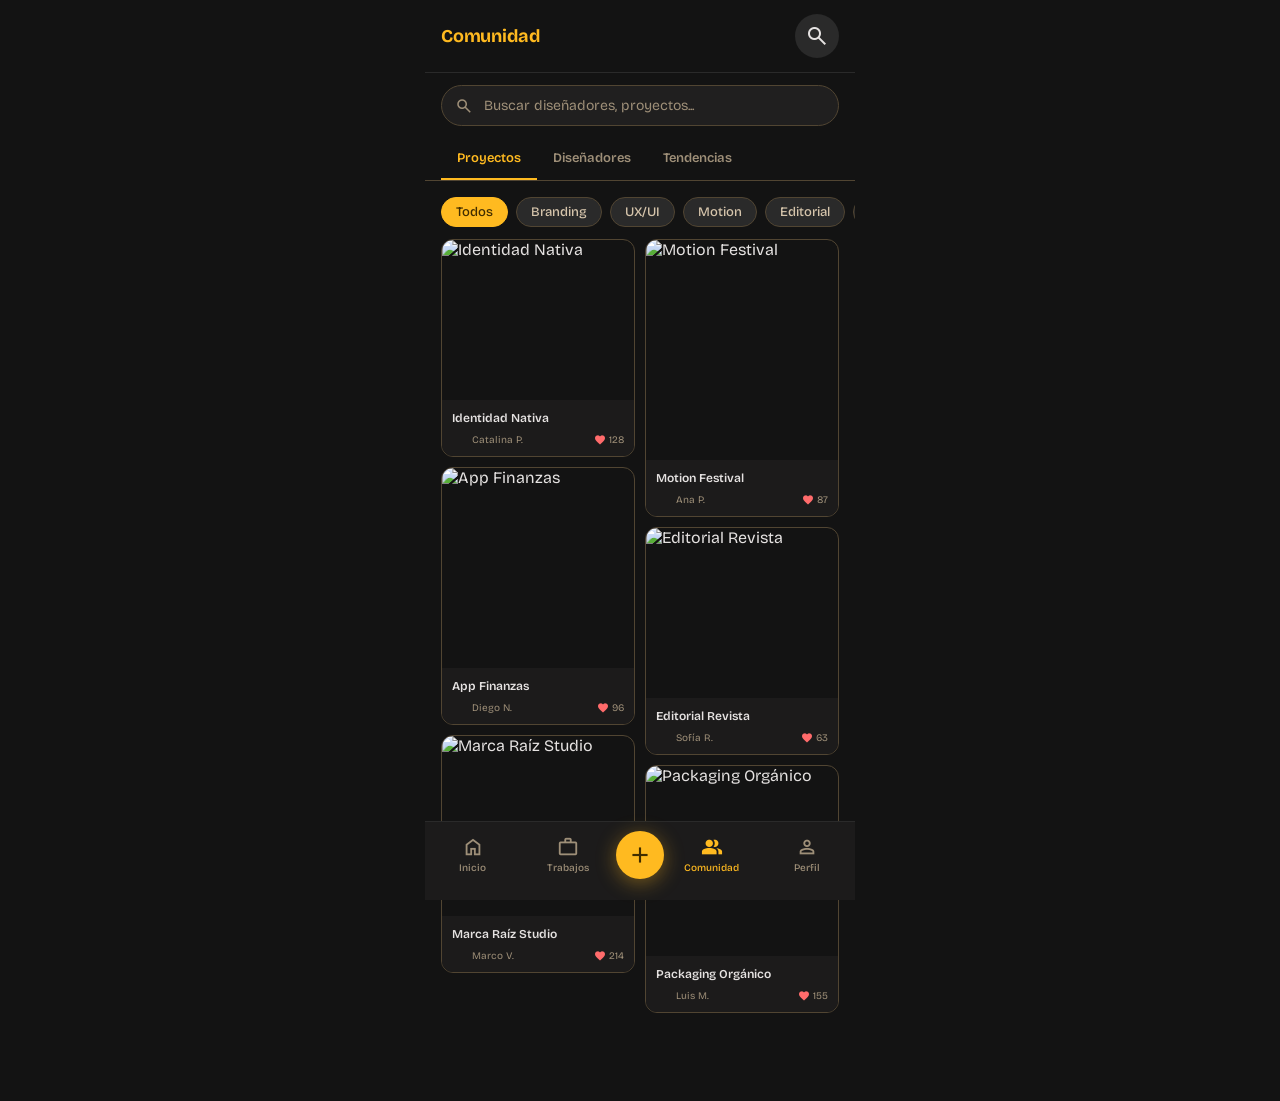
==== comunidad.html @ 05e3053b "🚀 DGV Chile MVP — 9 pantallas mobile-first completas ✦ index.html       — Home con stories, feed y e" ====
<!DOCTYPE html>
<html lang="es" class="dark">
<head>
  <meta charset="UTF-8">
  <meta name="viewport" content="width=device-width, initial-scale=1.0, viewport-fit=cover">
  <title>DGV Chile — Comunidad</title>
  <meta name="theme-color" content="#131313">
  <link rel="stylesheet" href="css/tokens.css">
  <link href="https://fonts.googleapis.com/css2?family=Material+Symbols+Outlined:opsz,wght,FILL,GRAD@20..48,100..700,0..1,-50..200" rel="stylesheet">
  <style>
    .member-card { background:var(--color-surface-container-low); border:1px solid var(--color-outline-variant); border-radius:14px; padding:14px; display:flex; align-items:center; gap:12px; margin-bottom:10px; cursor:pointer; transition:border-color .15s; }
    .member-card:hover { border-color:var(--color-primary); }
    .member-row { display:flex; gap:10px; overflow-x:auto; padding:4px 16px 8px; scrollbar-width:none; }
    .member-row::-webkit-scrollbar { display:none; }
    .member-mini { flex-shrink:0; width:120px; background:var(--color-surface-container-low); border:1px solid var(--color-outline-variant); border-radius:12px; padding:12px; text-align:center; cursor:pointer; }
    .community-tabs { display:flex; gap:0; padding:0 16px; border-bottom:1px solid var(--color-outline-variant); margin-bottom:16px; }
    .c-tab { padding:12px 16px; font-size:13px; font-weight:600; color:var(--color-outline); cursor:pointer; border-bottom:2px solid transparent; transition:all .15s; white-space:nowrap; }
    .c-tab.active { color:var(--color-primary); border-bottom-color:var(--color-primary); }
    .projects-masonry { column-count:2; column-gap:10px; padding:0 16px; }
    .masonry-item { break-inside:avoid; margin-bottom:10px; }
  </style>
</head>
<body>
  <header class="top-header">
    <span class="top-header-title">Comunidad</span>
    <div style="margin-left:auto;display:flex;gap:8px">
      <button class="btn-icon" aria-label="Buscar">
        <span class="material-symbols-outlined">search</span>
      </button>
    </div>
  </header>

  <main class="page">
    <!-- Búsqueda -->
    <div style="padding:12px 16px 0">
      <div class="search-wrapper">
        <span class="material-symbols-outlined search-icon">search</span>
        <input type="search" class="search-bar" placeholder="Buscar diseñadores, proyectos...">
      </div>
    </div>

    <!-- Tabs -->
    <div class="community-tabs" style="margin-top:12px">
      <div class="c-tab active" onclick="showSection('feed',this)">Proyectos</div>
      <div class="c-tab" onclick="showSection('miembros',this)">Diseñadores</div>
      <div class="c-tab" onclick="showSection('tendencias',this)">Tendencias</div>
    </div>

    <!-- Sección: Proyectos -->
    <div id="sec-feed">
      <!-- Filtros categorías -->
      <div style="display:flex;gap:8px;overflow-x:auto;padding:0 16px 12px;scrollbar-width:none">
        <button class="chip active" onclick="activateChip(this)">Todos</button>
        <button class="chip" onclick="activateChip(this)">Branding</button>
        <button class="chip" onclick="activateChip(this)">UX/UI</button>
        <button class="chip" onclick="activateChip(this)">Motion</button>
        <button class="chip" onclick="activateChip(this)">Editorial</button>
        <button class="chip" onclick="activateChip(this)">Packaging</button>
      </div>
      <div class="projects-masonry" id="masonry-grid"></div>
    </div>

    <!-- Sección: Diseñadores -->
    <div id="sec-miembros" style="display:none;padding:0 16px">
      <div class="section-label" style="font-size:11px;font-weight:600;text-transform:uppercase;letter-spacing:.08em;color:var(--color-outline);margin-bottom:12px">✦ Diseñadores destacados</div>
      <div id="members-list"></div>
      <div class="section-label" style="font-size:11px;font-weight:600;text-transform:uppercase;letter-spacing:.08em;color:var(--color-outline);margin:16px 0 12px">Nuevos en la comunidad</div>
      <div class="member-row" id="new-members"></div>
    </div>

    <!-- Sección: Tendencias -->
    <div id="sec-tendencias" style="display:none;padding:0 16px">
      <div class="section-label" style="font-size:11px;font-weight:600;text-transform:uppercase;letter-spacing:.08em;color:var(--color-outline);margin-bottom:12px">🔥 Lo más popular esta semana</div>
      <div id="trending-list"></div>
    </div>
  </main>

  <div id="bottom-nav" data-page="comunidad"></div>
  <script src="js/app.js"></script>
  <script>
    // Masonry de proyectos
    const masonry = document.getElementById('masonry-grid');
    DATA.proyectos.forEach((p, i) => {
      const heights = ['160px','200px','180px','220px','170px','190px'];
      masonry.innerHTML += `
      <div class="masonry-item">
        <a href="proyecto.html?id=${p.id}" style="display:block;border-radius:12px;overflow:hidden;border:1px solid var(--color-outline-variant);text-decoration:none">
          <div style="height:${heights[i]};overflow:hidden">
            <img src="${p.img}" alt="${p.titulo}" style="width:100%;height:100%;object-fit:cover;transition:transform .3s"
                 onmouseover="this.style.transform='scale(1.05)'" onmouseout="this.style.transform='scale(1)'">
          </div>
          <div style="padding:8px 10px;background:var(--color-surface-container-low)">
            <div class="text-title-sm" style="font-size:12px;margin-bottom:4px">${p.titulo}</div>
            <div style="display:flex;align-items:center;justify-content:space-between">
              <div style="display:flex;align-items:center;gap:4px">
                <img src="${avatarUrl(p.autor,20)}" style="width:16px;height:16px;border-radius:50%">
                <span style="font-size:10px;color:var(--color-outline)">${p.autor}</span>
              </div>
              <div style="display:flex;align-items:center;gap:3px;color:var(--color-outline)">
                <span class="material-symbols-outlined icon-filled" style="font-size:12px;color:#ff6b6b">favorite</span>
                <span style="font-size:10px">${p.likes}</span>
              </div>
            </div>
          </div>
        </a>
      </div>`;
    });

    // Lista de miembros
    const membersList = document.getElementById('members-list');
    DATA.miembros.forEach(m => {
      membersList.innerHTML += `
      <div class="member-card" onclick="window.location='perfil.html'">
        <img src="${avatarUrl(m.seed,48)}" class="avatar avatar-md" alt="${m.name}">
        <div style="flex:1;min-width:0">
          <div style="display:flex;align-items:center;gap:6px">
            <span class="text-title-sm">${m.name}</span>
            ${m.verificado ? `<span class="material-symbols-outlined icon-filled" style="font-size:14px;color:var(--color-primary)">verified</span>` : ''}
          </div>
          <div class="text-body-sm text-muted">${m.role}</div>
          <div style="display:flex;gap:12px;margin-top:6px">
            <span style="font-size:11px;color:var(--color-secondary)"><strong>${m.proyectos}</strong> proyectos</span>
            <span style="font-size:11px;color:var(--color-secondary)"><strong>${m.seguidores}</strong> seguidores</span>
          </div>
        </div>
        <button class="btn btn-outline btn-sm" onclick="event.stopPropagation();this.textContent='Siguiendo';this.classList.remove('btn-outline');this.classList.add('btn-secondary');showToast('Siguiendo a '+this.closest('.member-card').querySelector('.text-title-sm').textContent,'person_add')">Seguir</button>
      </div>`;
    });

    // Nuevos miembros
    const newMembers = document.getElementById('new-members');
    ['pedro','clara','javier','camila','rodrigo'].forEach(seed => {
      newMembers.innerHTML += `
      <div class="member-mini" onclick="window.location='perfil.html'">
        <img src="${avatarUrl(seed,48)}" class="avatar avatar-md" style="margin:0 auto 8px" alt="${seed}">
        <div style="font-size:12px;font-weight:600;color:var(--color-on-surface);white-space:nowrap;overflow:hidden;text-overflow:ellipsis">${seed.charAt(0).toUpperCase()+seed.slice(1)}</div>
        <div style="font-size:10px;color:var(--color-outline);margin-top:2px">Nuevo</div>
      </div>`;
    });

    // Tendencias
    const trending = document.getElementById('trending-list');
    const tags = ['#branding','#uxui','#tipografia','#packaging','#motiondesign','#identidadvisual'];
    tags.forEach((tag, i) => {
      trending.innerHTML += `
      <div style="display:flex;align-items:center;justify-content:space-between;padding:14px;background:var(--color-surface-container-low);border:1px solid var(--color-outline-variant);border-radius:12px;margin-bottom:8px;cursor:pointer"
           onclick="showToast('Explorando '+tag,'tag')">
        <div style="display:flex;align-items:center;gap:12px">
          <span style="font-size:16px;font-weight:700;color:var(--color-outline)">${String(i+1).padStart(2,'0')}</span>
          <div>
            <div style="font-size:14px;font-weight:600;color:var(--color-primary)">${tag}</div>
            <div style="font-size:11px;color:var(--color-outline)">${Math.floor(Math.random()*200+50)} publicaciones esta semana</div>
          </div>
        </div>
        <span class="material-symbols-outlined" style="color:var(--color-outline)">chevron_right</span>
      </div>`;
    });

    function showSection(id, el) {
      ['feed','miembros','tendencias'].forEach(s => {
        document.getElementById('sec-'+s).style.display = 'none';
      });
      document.querySelectorAll('.c-tab').forEach(t => t.classList.remove('active'));
      document.getElementById('sec-'+id).style.display = 'block';
      el.classList.add('active');
    }

    function activateChip(el) {
      document.querySelectorAll('#sec-feed .chip').forEach(c => c.classList.remove('active'));
      el.classList.add('active');
    }
  </script>
</body>
</html>
---- css/tokens.css ----
/* DGV Chile — Design Tokens (extraídos de los mockups originales) */
@import url('https://fonts.googleapis.com/css2?family=Bricolage+Grotesque:wght@400;500;600;700;800&family=JetBrains+Mono:wght@500&display=swap');

:root {
  /* Colores principales */
  --color-background:        #131313;
  --color-surface:           #131313;
  --color-surface-container-low:    #1c1b1b;
  --color-surface-container:       #201f1f;
  --color-surface-container-high:  #2a2a2a;
  --color-surface-container-highest: #353534;
  --color-surface-dim:       #0e0e0e;
  --color-surface-bright:    #393939;

  /* Dorado DGV */
  --color-primary:           #ffba20;
  --color-primary-container: #ffb800;
  --color-primary-fixed-dim: #ffba20;
  --color-on-primary:        #412d00;
  --color-on-primary-container: #6b4c00;

  /* Texto */
  --color-on-background:     #e5e2e1;
  --color-on-surface:        #e5e2e1;
  --color-on-surface-variant:#d5c4ab;
  --color-secondary:         #c6c6c7;
  --color-outline:           #9e8f78;
  --color-outline-variant:   #514532;

  /* Bordes */
  --border-brutalist:        1px solid #2a2a2a;

  /* Tipografía */
  --font-main: 'Bricolage Grotesque', sans-serif;
  --font-mono: 'JetBrains Mono', monospace;

  /* Radios */
  --radius-sm:   4px;
  --radius-md:   8px;
  --radius-lg:   14px;
  --radius-full: 999px;

  /* Espaciado */
  --space-xs:  4px;
  --space-sm:  8px;
  --space-md:  12px;
  --space-lg:  16px;
  --space-xl:  24px;
  --space-2xl: 32px;
  --space-3xl: 48px;
}

*, *::before, *::after { box-sizing: border-box; margin: 0; padding: 0; }

html { font-size: 16px; -webkit-text-size-adjust: 100%; }

body {
  font-family: var(--font-main);
  background: var(--color-background);
  color: var(--color-on-background);
  min-height: 100vh;
  max-width: 430px;
  margin: 0 auto;
  position: relative;
  overflow-x: hidden;
  -webkit-font-smoothing: antialiased;
}

a { color: inherit; text-decoration: none; }
button { font-family: var(--font-main); cursor: pointer; border: none; background: none; }
img { max-width: 100%; display: block; }
input, textarea { font-family: var(--font-main); }

/* ── Scrollbar ─────────────────────────────────── */
::-webkit-scrollbar { width: 4px; height: 4px; }
::-webkit-scrollbar-track { background: transparent; }
::-webkit-scrollbar-thumb { background: var(--color-outline-variant); border-radius: 4px; }

/* ── Utilidades tipográficas ───────────────────── */
.text-display   { font-size: 32px; line-height: 36px; letter-spacing: -0.02em; font-weight: 800; }
.text-headline  { font-size: 24px; line-height: 30px; letter-spacing: -0.01em; font-weight: 700; }
.text-title-lg  { font-size: 20px; line-height: 26px; font-weight: 600; }
.text-title-md  { font-size: 16px; line-height: 22px; font-weight: 600; }
.text-title-sm  { font-size: 14px; line-height: 20px; font-weight: 600; }
.text-body-lg   { font-size: 16px; line-height: 24px; font-weight: 400; }
.text-body-md   { font-size: 14px; line-height: 20px; font-weight: 400; }
.text-body-sm   { font-size: 12px; line-height: 16px; font-weight: 400; }
.text-label     { font-family: var(--font-mono); font-size: 11px; line-height: 14px; letter-spacing: 0.05em; font-weight: 500; }

.text-primary   { color: var(--color-primary); }
.text-secondary { color: var(--color-secondary); }
.text-muted     { color: var(--color-outline); }
.text-white     { color: #fff; }

/* ── Botones ───────────────────────────────────── */
.btn {
  display: inline-flex; align-items: center; justify-content: center; gap: var(--space-sm);
  padding: 10px 20px; border-radius: var(--radius-full);
  font-size: 14px; font-weight: 600; line-height: 1;
  transition: all 0.15s ease; cursor: pointer;
  white-space: nowrap; border: none;
}
.btn-primary   { background: var(--color-primary); color: var(--color-on-primary); }
.btn-primary:hover { background: #ffc93a; }
.btn-secondary { background: var(--color-surface-container-high); color: var(--color-on-surface); }
.btn-secondary:hover { background: var(--color-surface-bright); }
.btn-outline   { background: transparent; color: var(--color-primary); border: 1.5px solid var(--color-primary); }
.btn-ghost     { background: transparent; color: var(--color-on-surface-variant); }
.btn-sm        { padding: 7px 14px; font-size: 12px; }
.btn-icon      { padding: 10px; border-radius: var(--radius-full); background: var(--color-surface-container-high); color: var(--color-on-surface); }

/* ── Tarjetas ──────────────────────────────────── */
.card {
  background: var(--color-surface-container-low);
  border: var(--border-brutalist);
  border-radius: var(--radius-lg);
  overflow: hidden;
}

/* ── Chips / filtros ───────────────────────────── */
.chip {
  display: inline-flex; align-items: center; gap: 4px;
  padding: 6px 14px; border-radius: var(--radius-full);
  font-size: 13px; font-weight: 500;
  background: var(--color-surface-container-high);
  color: var(--color-on-surface-variant);
  border: 1px solid var(--color-outline-variant);
  cursor: pointer; transition: all 0.15s ease; white-space: nowrap;
}
.chip.active   { background: var(--color-primary); color: var(--color-on-primary); border-color: var(--color-primary); }
.chip:hover:not(.active) { border-color: var(--color-outline); }

/* ── Badge ─────────────────────────────────────── */
.badge {
  display: inline-flex; align-items: center;
  padding: 3px 8px; border-radius: var(--radius-sm);
  font-family: var(--font-mono); font-size: 10px; font-weight: 500;
  letter-spacing: 0.05em; text-transform: uppercase;
}
.badge-gold    { background: var(--color-primary-container); color: var(--color-on-primary); }
.badge-surface { background: var(--color-surface-container-high); color: var(--color-on-surface-variant); }
.badge-red     { background: #ff3b30; color: #fff; }
.badge-green   { background: #30d158; color: #000; }

/* ── Inputs ────────────────────────────────────── */
.input-field {
  width: 100%; padding: 12px 16px;
  background: var(--color-surface-container);
  border: 1px solid var(--color-outline-variant);
  border-radius: var(--radius-lg);
  color: var(--color-on-surface);
  font-size: 14px; outline: none;
  transition: border-color 0.15s ease;
}
.input-field::placeholder { color: var(--color-outline); }
.input-field:focus { border-color: var(--color-primary); }

.search-bar {
  width: 100%; padding: 11px 16px 11px 42px;
  background: var(--color-surface-container);
  border: 1px solid var(--color-outline-variant);
  border-radius: var(--radius-full);
  color: var(--color-on-surface); font-size: 14px; outline: none;
}
.search-bar::placeholder { color: var(--color-outline); }
.search-bar:focus { border-color: var(--color-primary); }
.search-wrapper { position: relative; }
.search-wrapper .search-icon {
  position: absolute; left: 14px; top: 50%; transform: translateY(-50%);
  color: var(--color-outline); font-size: 18px; pointer-events: none;
}

/* ── Bottom Nav ────────────────────────────────── */
.bottom-nav {
  position: fixed; bottom: 0; left: 50%; transform: translateX(-50%);
  width: 100%; max-width: 430px;
  background: var(--color-surface-container-low);
  border-top: var(--border-brutalist);
  display: flex; align-items: center; justify-content: space-around;
  padding: 8px 0 20px; z-index: 100;
}
.nav-item {
  display: flex; flex-direction: column; align-items: center; gap: 4px;
  flex: 1; padding: 6px 0;
  color: var(--color-outline); font-size: 10px; font-weight: 500;
  cursor: pointer; transition: color 0.15s; text-decoration: none;
}
.nav-item .nav-icon { font-size: 22px; }
.nav-item.active { color: var(--color-primary); }
.nav-fab {
  width: 48px; height: 48px; border-radius: var(--radius-full);
  background: var(--color-primary); color: var(--color-on-primary);
  display: flex; align-items: center; justify-content: center;
  font-size: 24px; flex-shrink: 0; box-shadow: 0 4px 20px rgba(255, 186, 32, 0.4);
  transition: transform 0.15s ease, box-shadow 0.15s ease;
}
.nav-fab:hover { transform: scale(1.07); box-shadow: 0 6px 28px rgba(255,186,32,.55); }

/* ── Top Header ────────────────────────────────── */
.top-header {
  position: sticky; top: 0; z-index: 50;
  background: var(--color-background);
  padding: 14px 16px;
  display: flex; align-items: center; gap: var(--space-md);
  border-bottom: var(--border-brutalist);
}
.top-header-title { font-size: 18px; font-weight: 700; color: var(--color-primary); letter-spacing: -0.01em; }

/* ── Avatar ────────────────────────────────────── */
.avatar {
  border-radius: var(--radius-full); object-fit: cover;
  border: 2px solid var(--color-primary-container);
}
.avatar-sm  { width: 36px; height: 36px; }
.avatar-md  { width: 48px; height: 48px; }
.avatar-lg  { width: 80px; height: 80px; }
.avatar-xl  { width: 96px; height: 96px; }

/* ── Divisor ───────────────────────────────────── */
.divider { border: none; border-top: var(--border-brutalist); margin: 0; }

/* ── Page container ────────────────────────────── */
.page { padding-bottom: 88px; }

/* ── Skeleton loader ───────────────────────────── */
.skeleton {
  background: linear-gradient(90deg, var(--color-surface-container) 25%, var(--color-surface-container-high) 50%, var(--color-surface-container) 75%);
  background-size: 200% 100%;
  animation: shimmer 1.5s infinite; border-radius: var(--radius-md);
}
@keyframes shimmer { 0% { background-position: -200% 0; } 100% { background-position: 200% 0; } }

/* ── Transiciones de página ────────────────────── */
.page-enter { animation: fadeSlideUp 0.25s ease forwards; }
@keyframes fadeSlideUp {
  from { opacity: 0; transform: translateY(12px); }
  to   { opacity: 1; transform: translateY(0); }
}

/* ── Iconos Material Symbols ───────────────────── */
.material-symbols-outlined {
  font-variation-settings: 'FILL' 0, 'wght' 400, 'GRAD' 0, 'opsz' 24;
  display: inline-block; vertical-align: middle; line-height: 1;
}
.icon-filled { font-variation-settings: 'FILL' 1, 'wght' 400, 'GRAD' 0, 'opsz' 24; }
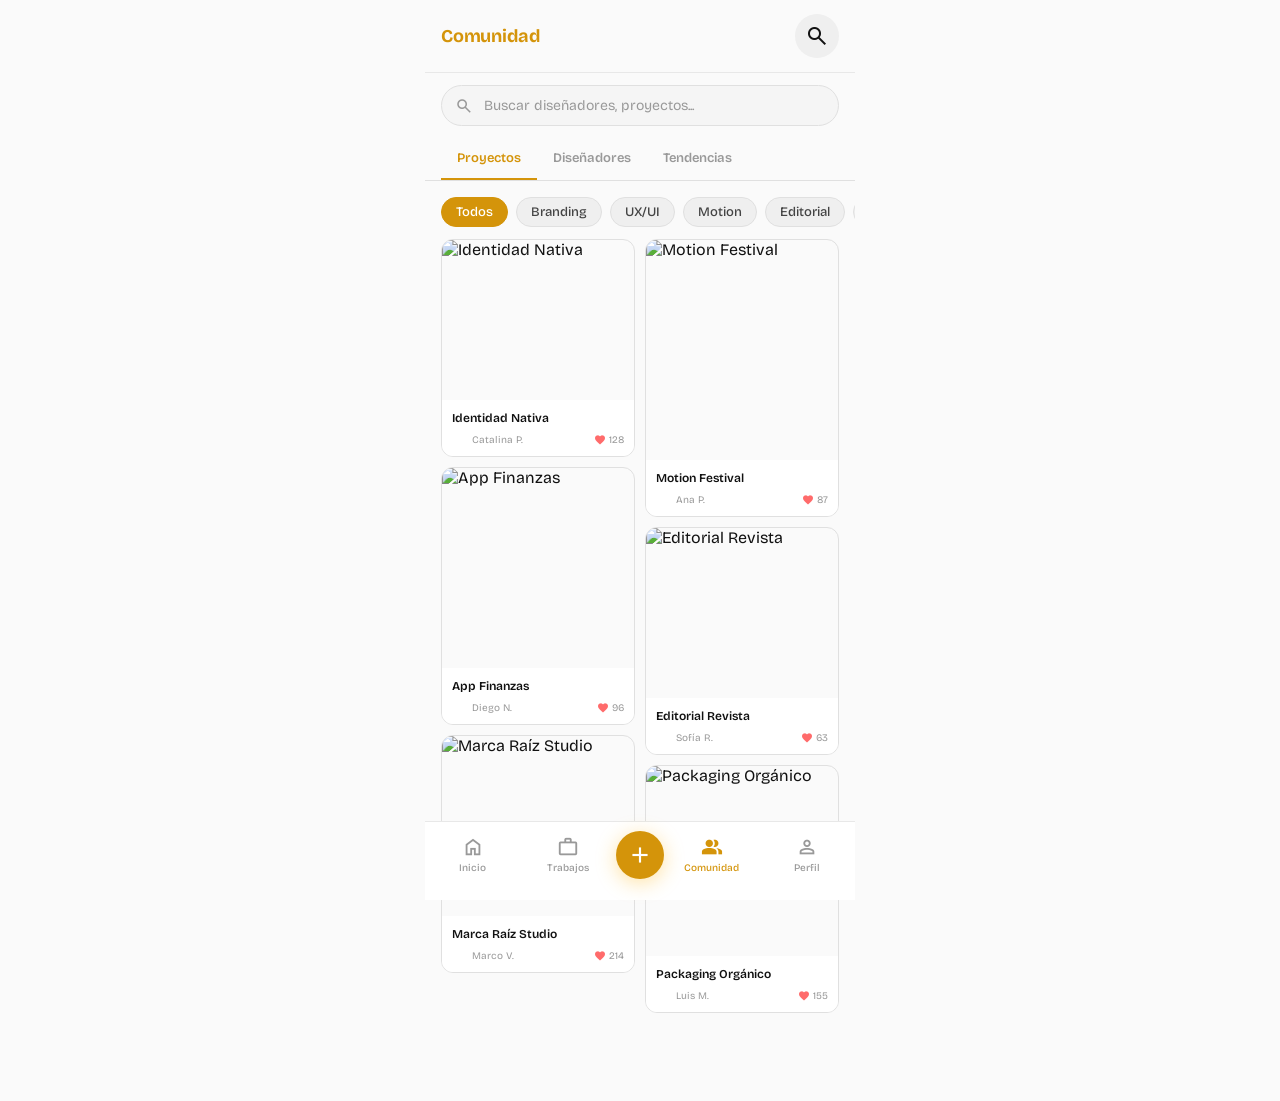
==== commit 8a98555b: "☀️ Modo claro — diseño limpio y luminoso Tokens CSS: - Fondo: #FAFAFA (blanco cálido) - Superficies:" ====
--- a/comunidad.html
+++ b/comunidad.html
@@ -1,10 +1,10 @@
 <!DOCTYPE html>
-<html lang="es" class="dark">
+<html lang="es">
 <head>
   <meta charset="UTF-8">
   <meta name="viewport" content="width=device-width, initial-scale=1.0, viewport-fit=cover">
   <title>DGV Chile — Comunidad</title>
-  <meta name="theme-color" content="#131313">
+  <meta name="theme-color" content="#FAFAFA">
   <link rel="stylesheet" href="css/tokens.css">
   <link href="https://fonts.googleapis.com/css2?family=Material+Symbols+Outlined:opsz,wght,FILL,GRAD@20..48,100..700,0..1,-50..200" rel="stylesheet">
   <style>
--- a/css/tokens.css
+++ b/css/tokens.css
@@ -1,34 +1,86 @@
 /* DGV Chile — Design Tokens (extraídos de los mockups originales) */
-@import url('https://fonts.googleapis.com/css2?family=Bricolage+Grotesque:wght@400;500;600;700;800&family=JetBrains+Mono:wght@500&display=swap');
+@import url('https://fonts.googleapis.com/css2?family=Bricolage+Grotesque:opsz,wght@12..60,400;12..60,500;12..60,600;12..60,700;12..60,800;12..60,900&family=Permanent+Marker&family=JetBrains+Mono:wght@500&display=swap');
+
+/* ── Logo DGV ──────────────────────────────────────────────── */
+.dgv-logo-text {
+  font-family: 'Permanent Marker', 'Bricolage Grotesque', cursive;
+  font-weight: 900;
+  letter-spacing: 4px;
+  color: #111111;
+  font-size: 28px;
+  line-height: 1;
+  display: inline-block;
+}
+.dgv-logo-chile {
+  font-family: 'Bricolage Grotesque', sans-serif;
+  font-weight: 900;
+  font-size: 10px;
+  letter-spacing: 5px;
+  color: #000;
+  background: #E5A922;
+  padding: 2px 8px 3px;
+  border-radius: 2px;
+  display: inline-block;
+  position: relative;
+  clip-path: polygon(2% 0%, 98% 2%, 100% 85%, 98% 100%, 1% 98%, 0% 15%);
+}
+.dgv-logo-wrap {
+  display: flex;
+  flex-direction: column;
+  align-items: flex-start;
+  line-height: 1;
+  gap: 1px;
+}
+.dgv-logo-wrap-center {
+  align-items: center;
+}
+.dgv-logo-sub {
+  font-size: 8px;
+  letter-spacing: 3px;
+  color: var(--color-outline);
+  text-transform: uppercase;
+  font-family: var(--font-main);
+  font-weight: 500;
+  margin-top: 2px;
+}
+/* Diamantes decorativos */
+.dgv-diamonds::before {
+  content: '◆ ◆ ◆';
+  font-size: 6px;
+  color: #E5A922;
+  letter-spacing: 4px;
+  display: block;
+  margin-bottom: 2px;
+}
 
 :root {
-  /* Colores principales */
-  --color-background:        #131313;
-  --color-surface:           #131313;
-  --color-surface-container-low:    #1c1b1b;
-  --color-surface-container:       #201f1f;
-  --color-surface-container-high:  #2a2a2a;
-  --color-surface-container-highest: #353534;
-  --color-surface-dim:       #0e0e0e;
-  --color-surface-bright:    #393939;
-
-  /* Dorado DGV */
-  --color-primary:           #ffba20;
-  --color-primary-container: #ffb800;
-  --color-primary-fixed-dim: #ffba20;
-  --color-on-primary:        #412d00;
-  --color-on-primary-container: #6b4c00;
+  /* Colores principales — Modo Claro */
+  --color-background:              #FAFAFA;
+  --color-surface:                 #FFFFFF;
+  --color-surface-container-low:   #FFFFFF;
+  --color-surface-container:       #F5F5F5;
+  --color-surface-container-high:  #EFEFEF;
+  --color-surface-container-highest:#E8E8E8;
+  --color-surface-dim:             #F0F0F0;
+  --color-surface-bright:          #FFFFFF;
+
+  /* Dorado DGV — se mantiene como acento */
+  --color-primary:               #D4940A;
+  --color-primary-container:     #E5A922;
+  --color-primary-fixed-dim:     #F1B81A;
+  --color-on-primary:            #FFFFFF;
+  --color-on-primary-container:  #FFFFFF;
 
   /* Texto */
-  --color-on-background:     #e5e2e1;
-  --color-on-surface:        #e5e2e1;
-  --color-on-surface-variant:#d5c4ab;
-  --color-secondary:         #c6c6c7;
-  --color-outline:           #9e8f78;
-  --color-outline-variant:   #514532;
+  --color-on-background:         #111111;
+  --color-on-surface:            #111111;
+  --color-on-surface-variant:    #444444;
+  --color-secondary:             #555555;
+  --color-outline:               #999999;
+  --color-outline-variant:       #E0E0E0;
 
   /* Bordes */
-  --border-brutalist:        1px solid #2a2a2a;
+  --border-brutalist:            1px solid #E8E8E8;
 
   /* Tipografía */
   --font-main: 'Bricolage Grotesque', sans-serif;
